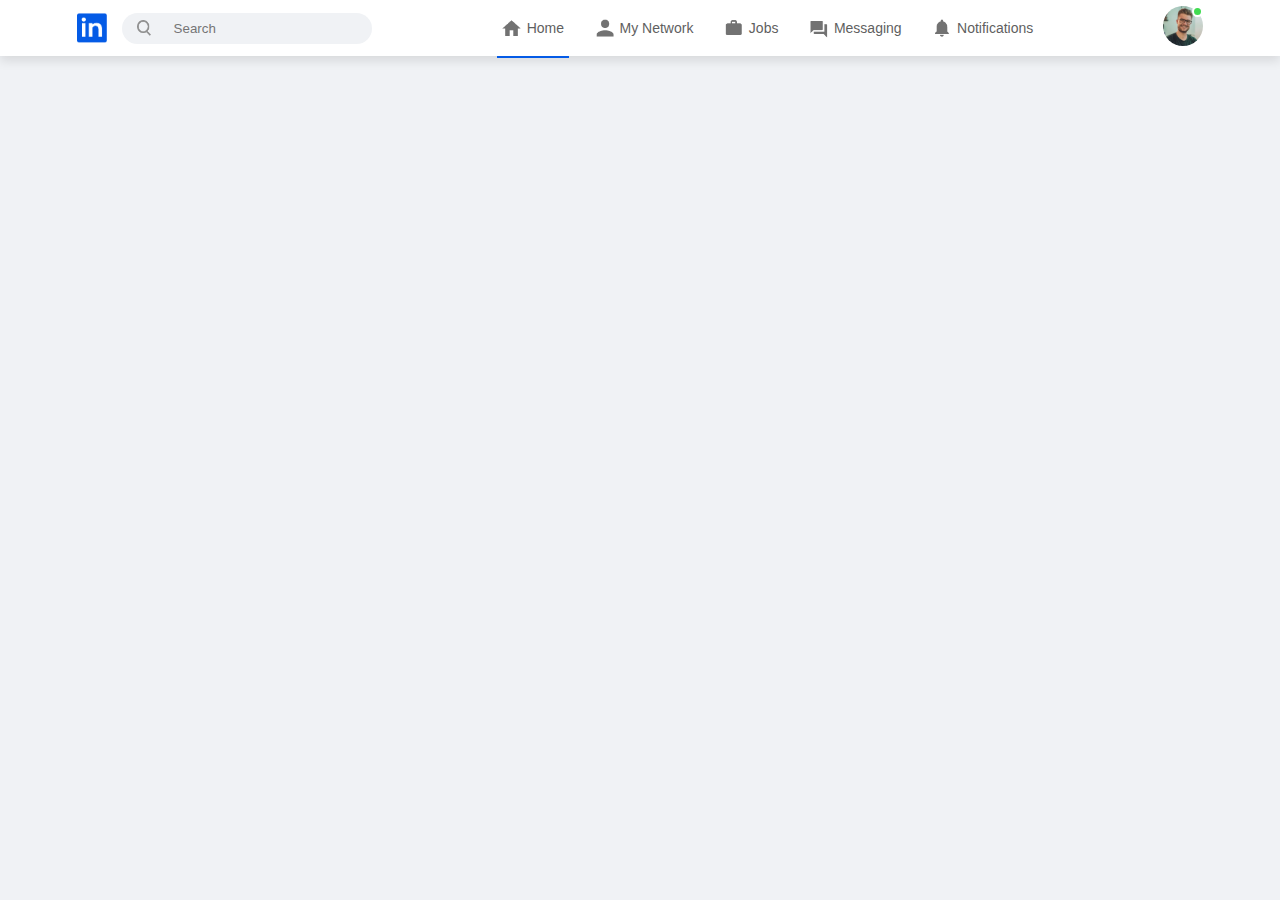
==== index.html @ f2c245cd "added navbar section html and css" ====
<!DOCTYPE html>
<html lang="en">
<head>
    <meta charset="UTF-8">
    <meta name="viewport" content="width=device-width, initial-scale=1.0">
    <title>Linkedin Website</title>
    <link rel="stylesheet" href="./style.css">
</head>
<body>
    <nav class="navbar">
        <div class="navbar-left">
            <a href="./index.html" class="logo"><img src="./images/logo.png" alt="logo-img"/></a>
       <div class="search-box">
        <img src="./images/search.png" alt="search-img"/>
        <input type="text" placeholder="    Search"/>
       </div>
        </div>
        <div class="navbar-center">
            <ul>
                <li>
                    <a href=# class="active-link"><img src="./images/home.png" alt="home-img"/><span>Home</span></a>
                </li>

                <li>
                    <a href=#><img src="./images/network.png" alt="network-img"/><span>My Network</span></a>
                </li>

                <li>
                    <a href=#><img src="./images/jobs.png" alt="job-img"/><span>Jobs</span></a>
                </li>

                <li>
                    <a href=#><img src="./images/message.png" alt="message-img"/><span>Messaging</span></a>
                </li>

                <li>
                    <a href=#><img src="./images/notification.png" alt="notification-img"/><span>Notifications</span></a>
                </li>

            </ul>
        </div>
        <div class="navbar-right">
            <div class="online">
                <img src="./images/user-1.png" alt="user-img" class="nav-profile-img"/>
            </div>
            
        </div>
    </nav>
</body>
</html>
---- style.css ----
*{
    margin: 0;
    padding: 0;
    font-family: 'poppins', sans-serif;
    box-sizing: border-box;
}

body{
    background: #f0f2f5;
    color: #5f5f5f;
}

a{
    text-decoration: none;
    color: #5f5f5f;
}

.navbar{
    display: flex;
    align-items:  center;
    justify-content: space-between;
    background: #fff;
    padding: 6px 6%;
    position: sticky;
    top: 0;
    z-index: 100;
    box-shadow: 0 5px 10px rgba(0, 0, 0, 0.1);
}

.logo img{
    width: 30px;
    margin-right: 15px;
    display: block;
}

.navbar-center ul li{
display: inline-block;
list-style: none;
}

.navbar-center ul li a{
display: flex;
align-items: center;
font-size: 14px;
margin: 5px 8px;
padding-right: 5px;
position: relative;
}

.navbar-center ul li a img{
    width: 30px;
}

.navbar-right img{
    width: 40px;
    border-radius: 50%;
    display: inline-block;
    cursor: pointer;
    position: relative;
}

.online{
    position: relative;
}

.online::after{
    content:'';
    width: 7px;
    height: 7px;
    border: 2px solid #fff;
    border-radius: 50%;
    right: 0px;
    top: 0px;
    background: #41db51;
    position: absolute;
}

.navbar-center ul li a::after{
    content: '';
    width: 0;
    height: 2px;
    background: #045be6;
    position: absolute;
    bottom: -15px;
    transition: width 0.3s;
}

.navbar-center ul li a:hover::after,
.navbar-center ul li a.active-link::after{
    width: 100%;
}

.search-box{
    background: #f0f2f5;
    width: 250px;
    border-radius: 20px;
    display: flex;
    align-items: center;
    padding: 0px 15px;
}

.navbar-left{
    display: flex;
    align-items: center;
}

.search-box img{
width: 14px;
}

.search-box input{
width: 100%;
background: transparent;
padding: 8px;
outline: none;
border: 0;
}
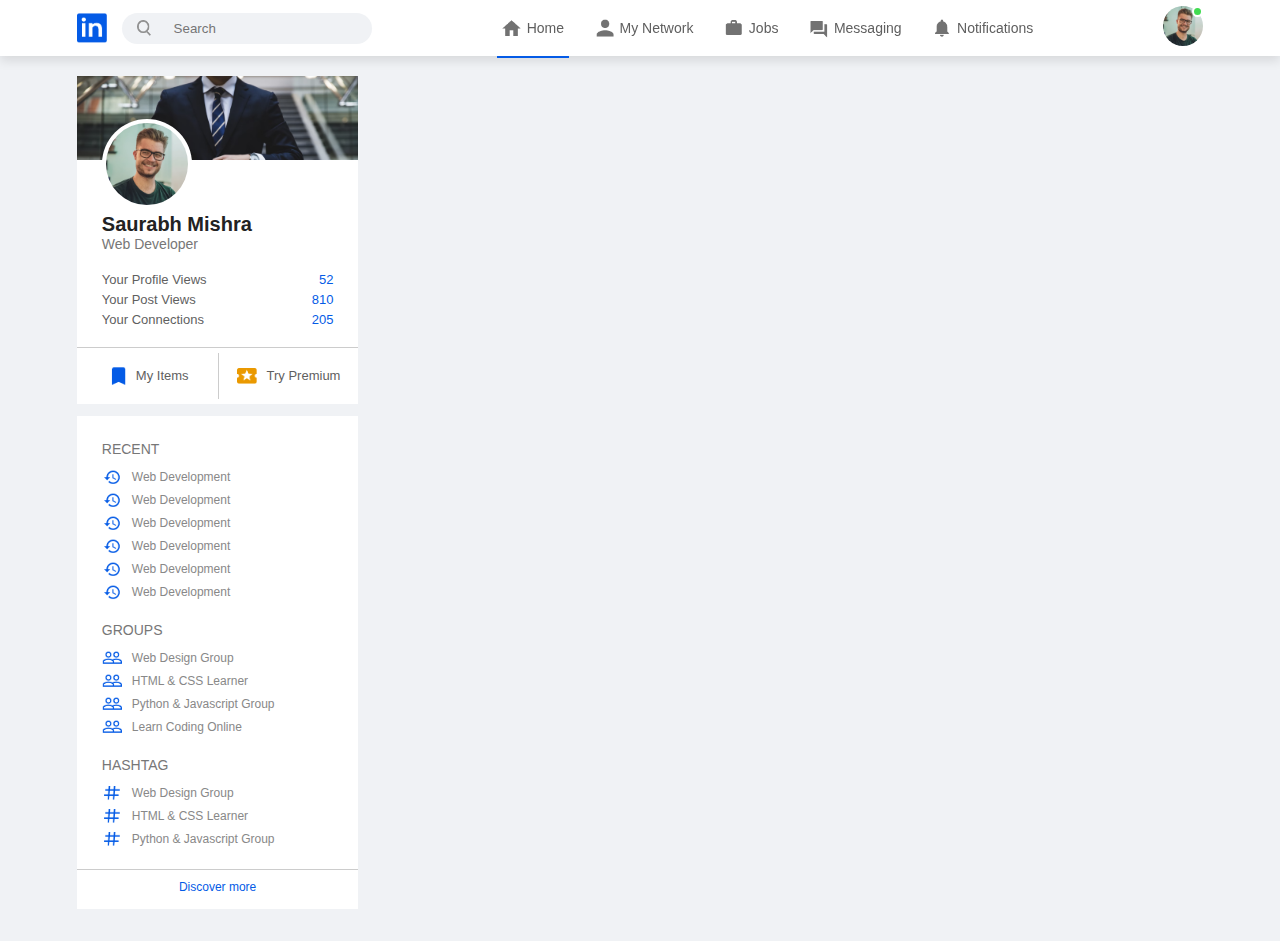
==== commit 62d8d279: "added left-sidebar html and css" ====
--- a/index.html
+++ b/index.html
@@ -1,50 +1,106 @@
 <!DOCTYPE html>
 <html lang="en">
+
 <head>
     <meta charset="UTF-8">
     <meta name="viewport" content="width=device-width, initial-scale=1.0">
     <title>Linkedin Website</title>
     <link rel="stylesheet" href="./style.css">
 </head>
+
 <body>
     <nav class="navbar">
         <div class="navbar-left">
-            <a href="./index.html" class="logo"><img src="./images/logo.png" alt="logo-img"/></a>
-       <div class="search-box">
-        <img src="./images/search.png" alt="search-img"/>
-        <input type="text" placeholder="    Search"/>
-       </div>
+            <a href="./index.html" class="logo"><img src="./images/logo.png" alt="logo-img" /></a>
+            <div class="search-box">
+                <img src="./images/search.png" alt="search-img" />
+                <input type="text" placeholder="    Search" />
+            </div>
         </div>
         <div class="navbar-center">
             <ul>
                 <li>
-                    <a href=# class="active-link"><img src="./images/home.png" alt="home-img"/><span>Home</span></a>
+                    <a href=# class="active-link"><img src="./images/home.png" alt="home-img" /><span>Home</span></a>
                 </li>
 
                 <li>
-                    <a href=#><img src="./images/network.png" alt="network-img"/><span>My Network</span></a>
+                    <a href=#><img src="./images/network.png" alt="network-img" /><span>My Network</span></a>
                 </li>
 
                 <li>
-                    <a href=#><img src="./images/jobs.png" alt="job-img"/><span>Jobs</span></a>
+                    <a href=#><img src="./images/jobs.png" alt="job-img" /><span>Jobs</span></a>
                 </li>
 
                 <li>
-                    <a href=#><img src="./images/message.png" alt="message-img"/><span>Messaging</span></a>
+                    <a href=#><img src="./images/message.png" alt="message-img" /><span>Messaging</span></a>
                 </li>
 
                 <li>
-                    <a href=#><img src="./images/notification.png" alt="notification-img"/><span>Notifications</span></a>
+                    <a href=#><img src="./images/notification.png"
+                            alt="notification-img" /><span>Notifications</span></a>
                 </li>
 
             </ul>
         </div>
         <div class="navbar-right">
             <div class="online">
-                <img src="./images/user-1.png" alt="user-img" class="nav-profile-img"/>
+                <img src="./images/user-1.png" alt="user-img" class="nav-profile-img" />
             </div>
-            
+
         </div>
     </nav>
+
+    <div class="container">
+        <div class="left-sidebar">
+            <div class="sidebr-profile-box">
+                <img src="./images/cover-pic.png" alt="cover-img" />
+                <div class="sidebar-profile-info">
+                    <img src="./images/user-1.png" alt="user1-img" />
+                    <h1>Saurabh Mishra</h1>
+                    <h3>Web Developer</h3>
+                    <ul>
+                        <li>Your Profile Views<span>52</span></li>
+                        <li>Your Post Views<span>810</span></li>
+                        <li>Your Connections<span>205</span></li>
+                    </ul>
+                </div>
+                <div class="sidebar-profile-link">
+                    <a href="#"><img src="./images/items.png" alt="item-img" />My Items</a>
+                    <a href="#"><img src="./images/premium.png" alt="premium-img" />Try Premium</a>
+                </div>
+            </div>
+
+            <div class="sidebar-activity">
+                <h3>RECENT</h3>
+                <a href="#"><img src="./images/recent.png" alt="recent-img" />Web Development</a>
+                <a href="#"><img src="./images/recent.png" alt="recent-img" />Web Development</a>
+                <a href="#"><img src="./images/recent.png" alt="recent-img" />Web Development</a>
+                <a href="#"><img src="./images/recent.png" alt="recent-img" />Web Development</a>
+                <a href="#"><img src="./images/recent.png" alt="recent-img" />Web Development</a>
+                <a href="#"><img src="./images/recent.png" alt="recent-img" />Web Development</a>
+                <h3>GROUPS</h3>
+                <a href="#"><img src="./images/group.png" />Web Design Group</a>
+                <a href="#"><img src="./images/group.png" />HTML & CSS Learner</a>
+                <a href="#"><img src="./images/group.png" />Python & Javascript Group</a>
+                <a href="#"><img src="./images/group.png" />Learn Coding Online</a>
+
+                <h3>HASHTAG</h3>
+                <a href="#"><img src="./images/hashtag.png" />Web Design Group</a>
+                <a href="#"><img src="./images/hashtag.png" />HTML & CSS Learner</a>
+                <a href="#"><img src="./images/hashtag.png" />Python & Javascript Group</a>
+
+                <div class="discover-more-link">
+
+                    <a href="#">Discover more</a>
+
+                </div>
+
+            </div>
+
+        </div>
+        <div class="main-sidebar"></div>
+        <div class="right-sidebar"></div>
+    </div>
 </body>
+
 </html>--- a/style.css
+++ b/style.css
@@ -1,23 +1,23 @@
-*{
+* {
     margin: 0;
     padding: 0;
     font-family: 'poppins', sans-serif;
     box-sizing: border-box;
 }
 
-body{
+body {
     background: #f0f2f5;
     color: #5f5f5f;
 }
 
-a{
+a {
     text-decoration: none;
     color: #5f5f5f;
 }
 
-.navbar{
-    display: flex;
-    align-items:  center;
+.navbar {
+    display: flex;
+    align-items: center;
     justify-content: space-between;
     background: #fff;
     padding: 6px 6%;
@@ -27,31 +27,31 @@
     box-shadow: 0 5px 10px rgba(0, 0, 0, 0.1);
 }
 
-.logo img{
+.logo img {
     width: 30px;
     margin-right: 15px;
     display: block;
 }
 
-.navbar-center ul li{
-display: inline-block;
-list-style: none;
-}
-
-.navbar-center ul li a{
-display: flex;
-align-items: center;
-font-size: 14px;
-margin: 5px 8px;
-padding-right: 5px;
-position: relative;
-}
-
-.navbar-center ul li a img{
+.navbar-center ul li {
+    display: inline-block;
+    list-style: none;
+}
+
+.navbar-center ul li a {
+    display: flex;
+    align-items: center;
+    font-size: 14px;
+    margin: 5px 8px;
+    padding-right: 5px;
+    position: relative;
+}
+
+.navbar-center ul li a img {
     width: 30px;
 }
 
-.navbar-right img{
+.navbar-right img {
     width: 40px;
     border-radius: 50%;
     display: inline-block;
@@ -59,12 +59,12 @@
     position: relative;
 }
 
-.online{
+.online {
     position: relative;
 }
 
-.online::after{
-    content:'';
+.online::after {
+    content: '';
     width: 7px;
     height: 7px;
     border: 2px solid #fff;
@@ -75,7 +75,7 @@
     position: absolute;
 }
 
-.navbar-center ul li a::after{
+.navbar-center ul li a::after {
     content: '';
     width: 0;
     height: 2px;
@@ -86,11 +86,11 @@
 }
 
 .navbar-center ul li a:hover::after,
-.navbar-center ul li a.active-link::after{
-    width: 100%;
-}
-
-.search-box{
+.navbar-center ul li a.active-link::after {
+    width: 100%;
+}
+
+.search-box {
     background: #f0f2f5;
     width: 250px;
     border-radius: 20px;
@@ -99,20 +99,159 @@
     padding: 0px 15px;
 }
 
-.navbar-left{
-    display: flex;
-    align-items: center;
-}
-
-.search-box img{
-width: 14px;
-}
-
-.search-box input{
-width: 100%;
-background: transparent;
-padding: 8px;
-outline: none;
-border: 0;
-}
-
+.navbar-left {
+    display: flex;
+    align-items: center;
+}
+
+.search-box img {
+    width: 14px;
+}
+
+.search-box input {
+    width: 100%;
+    background: transparent;
+    padding: 8px;
+    outline: none;
+    border: 0;
+}
+
+
+
+
+.container {
+    padding: 20px 6%;
+    display: flex;
+    flex-wrap: wrap;
+    justify-content: space-between;
+}
+
+.left-sidebar {
+    flex-basis: 25%;
+    align-self: flex-start;
+}
+
+.right-sidebar {
+    flex-basis: 25%;
+    align-self: flex-start;
+}
+
+.main-content {
+    flex-basis: 47%;
+}
+
+.sidebr-profile-box {
+    background: #fff;
+}
+
+
+.sidebr-profile-box img {
+    width: 100%;
+}
+
+
+.sidebar-profile-info {
+    padding: 0 25px;
+}
+
+.sidebar-profile-info img {
+    width: 90px;
+    border-radius: 90%;
+    background: #fff;
+    padding: 4px;
+    margin-top: -45px;
+}
+
+.sidebar-profile-info h1 {
+    font-size: 20px;
+    font-weight: 600;
+    color: #222;
+}
+
+.sidebar-profile-info h3 {
+    font-size: 14px;
+    font-weight: 500;
+    color: #777;
+}
+
+.sidebar-profile-info ul {
+    list-style: none;
+    margin: 20px 0;
+}
+
+.sidebar-profile-info ul li {
+    width: 100%;
+    margin: 5px 0;
+    font-size: 13px;
+}
+
+.sidebar-profile-info ul li span {
+    float: right;
+    color: #045be6;
+}
+
+.sidebar-profile-link {
+    display: flex;
+    align-items: center;
+    border-top: 1px solid #ccc;
+}
+
+.sidebar-profile-link a {
+    flex-basis: 50%;
+    display: flex;
+    align-items: center;
+    justify-content: center;
+    padding: 15px 0;
+    font-size: 13px;
+    border-left: 1px solid #ccc;
+}
+
+.sidebar-profile-link a:first-child {
+    border-left: 0;
+}
+
+.sidebar-profile-link a img {
+    width: 20px;
+    margin-right: 10px;
+}
+
+.sidebar-activity {
+    background: #fff;
+    padding: 5px 25px;
+    margin: 12px 0;
+}
+
+.sidebar-activity h3 {
+    color: #777;
+    font-size: 14px;
+    font-weight: 500;
+    margin: 20px 0 10px;
+}
+
+.sidebar-activity a {
+    display: flex;
+    align-items: center;
+    font-size: 12px;
+    font-weight: 500;
+    color: #888;
+    margin: 3px 0;
+}
+
+.sidebar-activity a img {
+    width: 20px;
+    margin-right: 10px;
+}
+
+.discover-more-link {
+    border-top: 1px solid #ccc;
+    text-align: center;
+    margin-top: 20px;
+    margin-left: -25px;
+    margin-right: -25px;
+}
+
+.discover-more-link a {
+    color: #045be6;
+    display: inline-block;
+    margin: 10px 0;
+}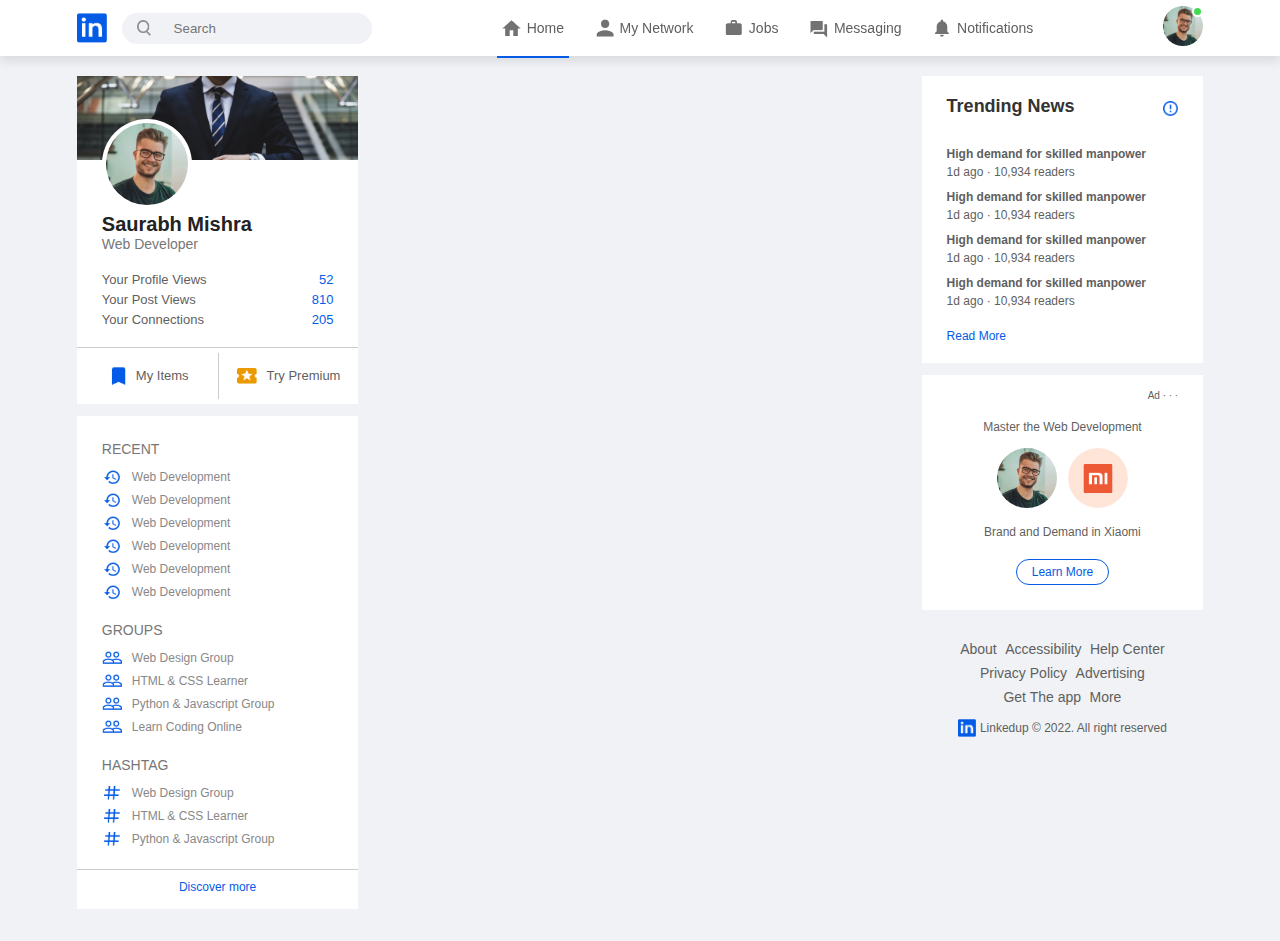
==== commit 6567d9f4: "added right-sidebar html and css" ====
--- a/index.html
+++ b/index.html
@@ -99,7 +99,48 @@
 
         </div>
         <div class="main-sidebar"></div>
-        <div class="right-sidebar"></div>
+        <div class="right-sidebar">
+            <div class="sidebar-news">
+                <img src="./images/more.png" alt="more-img" class="info-icon" />
+                <h3>Trending News</h3>
+                <a href="#">High demand for skilled manpower</a>
+                <span>1d ago &middot; 10,934 readers</span>
+                <a href="#">High demand for skilled manpower</a>
+                <span>1d ago &middot; 10,934 readers</span>
+                <a href="#">High demand for skilled manpower</a>
+                <span>1d ago &middot; 10,934 readers</span>
+                <a href="#">High demand for skilled manpower</a>
+                <span>1d ago &middot; 10,934 readers</span>
+
+                <a href="#" class="read-more-link">Read More</a>
+
+            </div>
+
+            <div class="sidebar-ad">
+                <small>Ad &middot; &middot; &middot;</small>
+                <p>Master the Web Development</p>
+                <div>
+                    <img src="./images/user-1.png" />
+                    <img src="./images/mi-logo.png" />
+                </div>
+                <b>Brand and Demand in Xiaomi</b>
+                <a href="#" class="ad-link">Learn More</a>
+            </div>
+            <div class="sidebar-useful-links">
+                <a href="#">About</a>
+                <a href="#">Accessibility</a>
+                <a href="#">Help Center</a>
+                <a href="#">Privacy Policy</a>
+                <a href="#">Advertising</a>
+                <a href="#">Get The app</a>
+                <a href="#">More</a>
+
+                <div class="copyright-msg">
+                    <img src="./images/logo.png" alt="logo-img" />
+                    <p>Linkedup &#169; 2022. All right reserved</p>
+                </div>
+            </div>
+        </div>
     </div>
 </body>
 
--- a/style.css
+++ b/style.css
@@ -126,18 +126,14 @@
     justify-content: space-between;
 }
 
+
+/* ---------------------left-sidebar-------------------------- */
+
+
+
 .left-sidebar {
     flex-basis: 25%;
     align-self: flex-start;
-}
-
-.right-sidebar {
-    flex-basis: 25%;
-    align-self: flex-start;
-}
-
-.main-content {
-    flex-basis: 47%;
 }
 
 .sidebr-profile-box {
@@ -254,4 +250,124 @@
     color: #045be6;
     display: inline-block;
     margin: 10px 0;
+}
+
+
+/* -------------------right-sidebar-------------------------- */
+
+
+.right-sidebar {
+    flex-basis: 25%;
+    align-self: flex-start;
+}
+
+
+.sidebar-news {
+    background: #fff;
+    padding: 10px 25px;
+}
+
+.info-icon {
+    width: 15px;
+    float: right;
+    margin-top: 15px;
+}
+
+.sidebar-news h3 {
+    font-size: 18px;
+    font-weight: 600;
+    color: #333;
+    margin: 10px 0 30px;
+}
+
+.sidebar-news a {
+    display: block;
+    font-size: 12px;
+    font-weight: 600;
+    margin-top: 10px;
+    margin-bottom: 1px;
+}
+
+.sidebar-news span {
+    font-size: 12px;
+}
+
+.sidebar-news .read-more-link {
+    color: #045be6;
+    font-weight: 500;
+    margin: 20px 0 10px;
+
+}
+
+.sidebar-ad {
+    background: #fff;
+    padding: 15px 25px;
+    text-align: center;
+    margin: 12px 0;
+    font-size: 12px;
+}
+
+.sidebar-ad small {
+    float: right;
+    font-weight: 500;
+}
+
+.sidebar-ad p {
+    margin-top: 30px;
+    margin-bottom: 10px;
+}
+
+.sidebar-ad img {
+    width: 60px;
+    border-radius: 50%;
+    margin: 4px
+}
+
+.sidebar-ad b {
+    display: block;
+    font-weight: 500;
+    margin-top: 10px;
+}
+
+.ad-link {
+    display: inline-block;
+    border: 1px solid #045be6;
+    border-radius: 30px;
+    padding: 5px 15px;
+    color: #045be6;
+    font-weight: 500;
+    margin: 20px auto 10px;
+}
+
+.sidebar-useful-links {
+    padding: 15px 25px;
+    text-align: center;
+}
+
+.sidebar-useful-links a {
+    display: inline-block;
+    font-size: 14px;
+    margin: 4px 2px;
+}
+
+.copyright-msg {
+    display: flex;
+    align-items: center;
+    justify-content: center;
+    font-size: 12px;
+    margin-top: 10px;
+    font-weight: 500;
+}
+
+.copyright-msg img {
+    width: 18px;
+    margin-right: 4px;
+}
+
+
+
+/* -------------------main-content-------------------------- */
+
+.main-content {
+    flex-basis: 47%;
 }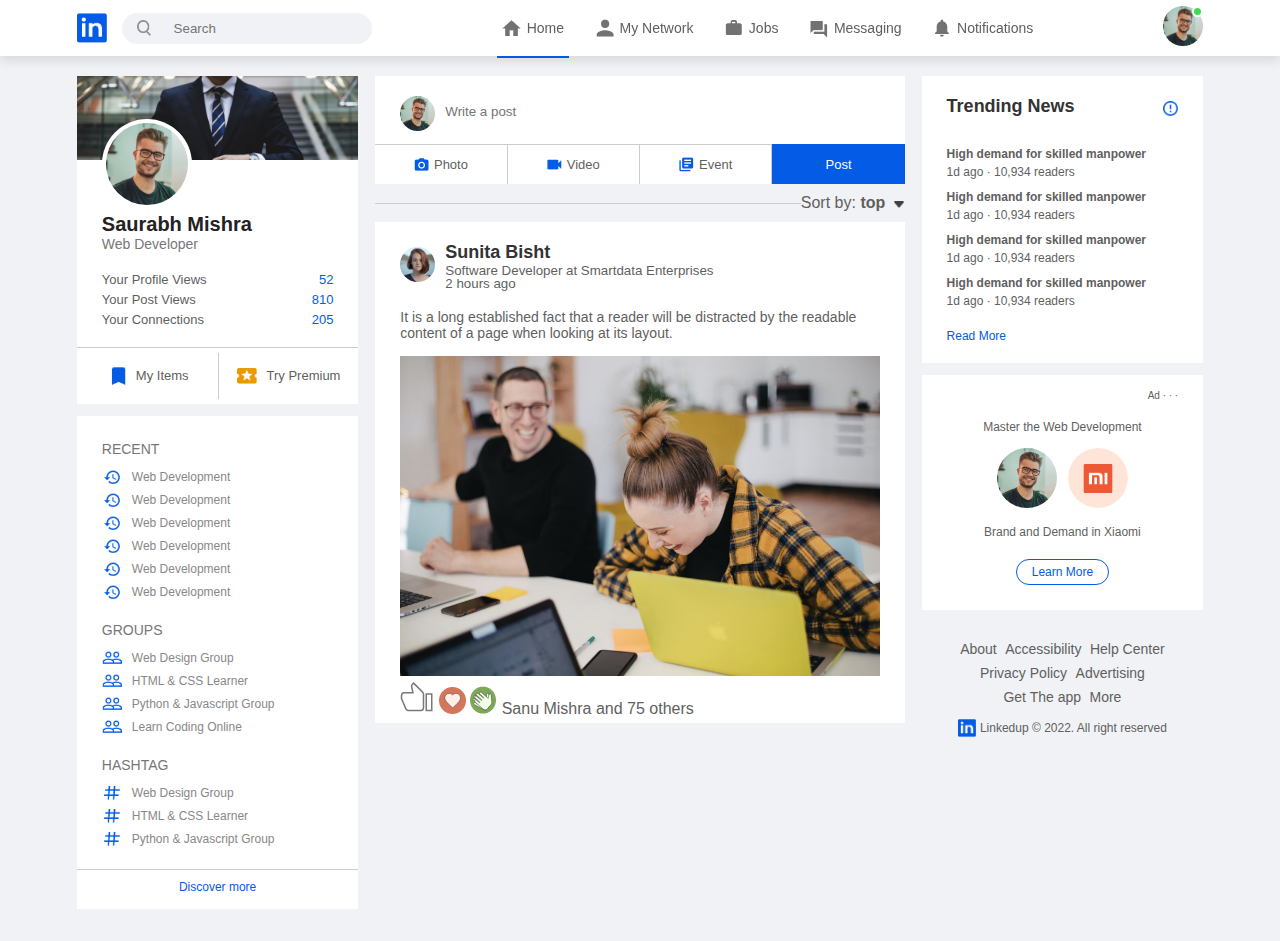
==== commit 6b96c04d: "added main-content,post-section html and css" ====
--- a/index.html
+++ b/index.html
@@ -98,7 +98,55 @@
             </div>
 
         </div>
-        <div class="main-sidebar"></div>
+        <div class="main-content">
+
+            <div class="create-post">
+                <div class="create-post-input">
+                    <img src="./images/user-1.png" alt="user-1-img" />
+                    <textarea rows="2" placeholder="Write a post"></textarea>
+                </div>
+                <div class="create-post-links">
+                    <li><img src="./images/photo.png" alt="photo-img" />Photo</li>
+                    <li><img src="./images/video.png" alt="video-img" />Video</li>
+                    <li><img src="./images/event.png" alt="event-img" />Event</li>
+                    <li>Post</li>
+                </div>
+            </div>
+
+            <div class="sort-by">
+                <hr />
+                <p>Sort by: <span>top <img src="./images/down-arrow.png" alt="down-arrow-img" /></span></p>
+            </div>
+
+            <div class="post">
+                <div class="post-author">
+                    <img src="./images/user-3.png" alt="user-3-img" />
+                    <div>
+                        <h1>Sunita Bisht</h1>
+                        <small>Software Developer at Smartdata Enterprises</small>
+                        <small>2 hours ago</small>
+                    </div>
+                </div>
+                <p>It is a long established fact that a reader will be distracted by the readable content of a page when
+                    looking at its layout. </p>
+                <img src="./images/post-image-1.png" alt="post-img-1-img" width="100%" />
+
+                <div class="post-status">
+                    <div>
+                       <img src="./images/thumbsup.png" alt="thumbsup-img"/> 
+
+                       <img src="./images/love.png" alt="love-img"/> 
+
+                       <img src="./images/clap.png" alt="clap-img"/> 
+                       <span>Sanu Mishra and 75 others</span>
+                    </div>
+                </div>
+            </div>
+
+        </div>
+
+
+
         <div class="right-sidebar">
             <div class="sidebar-news">
                 <img src="./images/more.png" alt="more-img" class="info-icon" />
--- a/style.css
+++ b/style.css
@@ -370,4 +370,122 @@
 
 .main-content {
     flex-basis: 47%;
+}
+
+.create-post {
+    background: #fff;
+}
+
+.create-post-input {
+    padding: 20px 25px 10px;
+    display: flex;
+    align-items: flex-start;
+}
+
+.create-post-input img {
+    width: 35px;
+    border-radius: 50%;
+    margin-right: 10px;
+}
+
+.create-post-input textarea {
+
+    width: 100%;
+    border: 0;
+    outline: 0;
+    resize: none;
+    background: transparent;
+    margin-top: 8px;
+}
+
+::placeholder {
+    font-weight: 500;
+}
+
+.create-post-links {
+    display: flex;
+    align-items: flex-start;
+}
+
+.create-post-links li {
+    list-style: none;
+    border-top: 1px solid #ccc;
+    border-right: 1px solid #ccc;
+    flex-basis: 25%;
+    height: 40px;
+    font-size: 13px;
+    display: flex;
+    align-items: center;
+    justify-content: center;
+    cursor: pointer;
+}
+
+.create-post-links li img {
+    width: 15px;
+    margin-right: 5px;
+}
+
+.create-post-links li:last-child {
+    background: #045be6;
+    color: #fff;
+    border-top: 0;
+    border-right: 0;
+}
+
+.sort-by {
+    display: flex;
+    align-items: center;
+    margin: 10px 0;
+}
+
+.sort-by hr {
+    flex: 1;
+    border: 0;
+    height: 1px;
+    background: #ccc;
+}
+
+.sort-by p span {
+    font-weight: 600;
+    cursor: pointer;
+}
+
+.sort-by p span img {
+    width: 12px;
+    margin-left: 3px;
+}
+
+.post {
+    background: #fff;
+    padding: 20px 25px 5px;
+    margin: 5px 0 15px;
+}
+
+.post-author {
+    display: flex;
+    align-items: flex-start;
+    margin-bottom: 20px;
+}
+
+.post-author img {
+    width: 35px;
+    border-radius: 50%;
+    margin-right: 10px;
+    margin-top: 5px;
+}
+
+.post-author h1 {
+    font-size: 18px;
+    font-weight: 600;
+    color: #333;
+}
+
+.post-author small {
+    display: block;
+    margin-bottom: -2px;
+}
+
+.post p {
+    font-size: 14px;
+    margin-bottom: 15px;
 }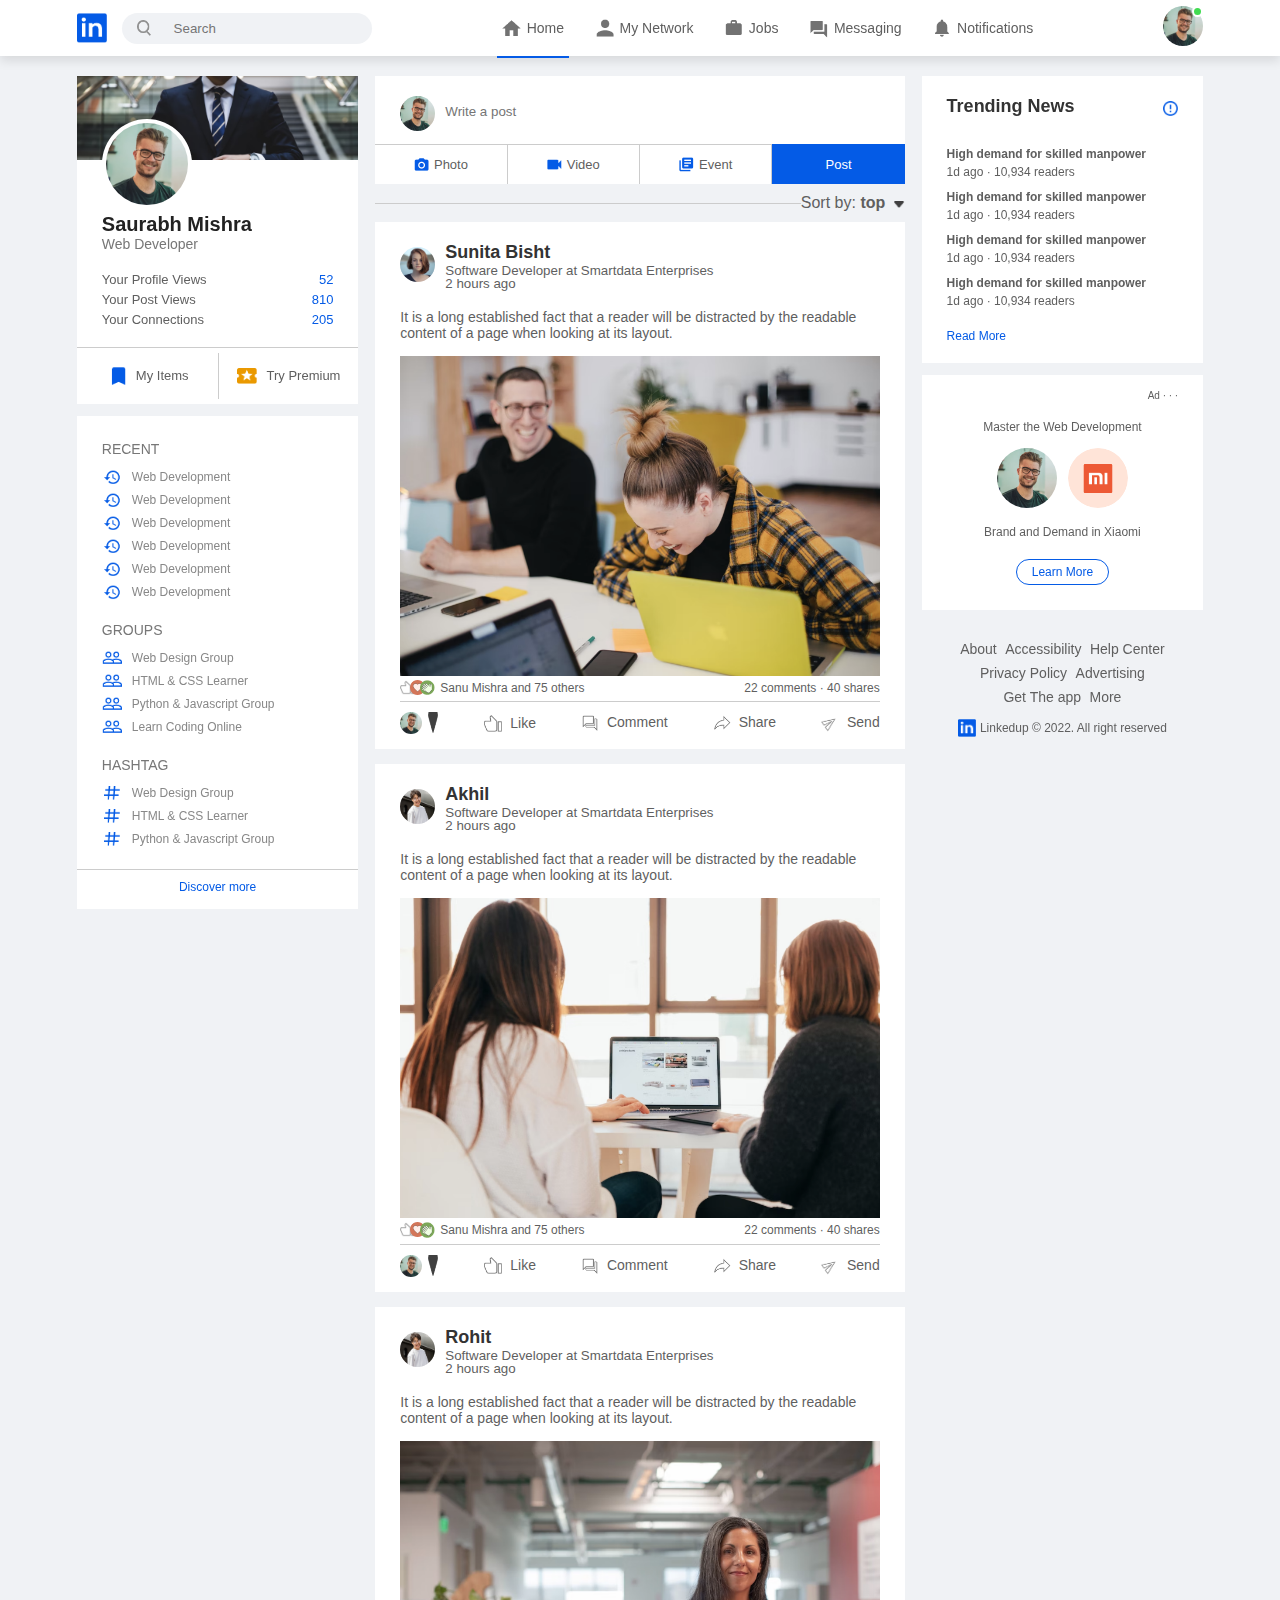
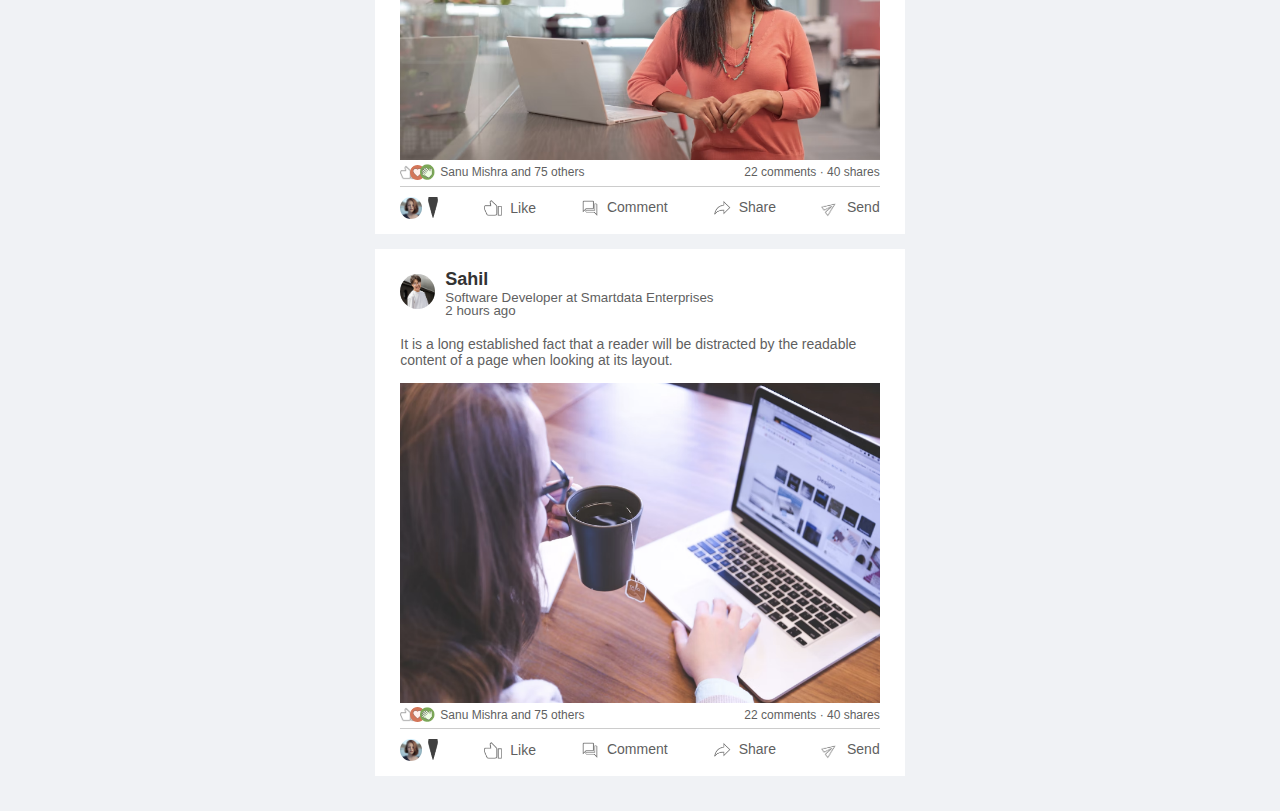
==== commit 48ba8983: "updated changes of main-content with post section" ====
--- a/index.html
+++ b/index.html
@@ -48,6 +48,7 @@
             </div>
 
         </div>
+
     </nav>
 
     <div class="container">
@@ -133,12 +134,191 @@
 
                 <div class="post-status">
                     <div>
-                       <img src="./images/thumbsup.png" alt="thumbsup-img"/> 
-
-                       <img src="./images/love.png" alt="love-img"/> 
-
-                       <img src="./images/clap.png" alt="clap-img"/> 
-                       <span>Sanu Mishra and 75 others</span>
+                        <img src="./images/thumbsup.png" alt="thumbsup-img" />
+
+                        <img src="./images/love.png" alt="love-img" />
+
+                        <img src="./images/clap.png" alt="clap-img" />
+                        <span class="liked-users">Sanu Mishra and 75 others</span>
+                    </div>
+                    <div>
+                        <span>22 comments &middot; 40 shares</span>
+                    </div>
+                </div>
+                <div class="post-activity">
+                    <div>
+                        <img src="./images/user-1.png" alt="user-1-img" class="post-activity-user-icon" />
+                        <img src="./images/down-arrow.png" alt="down-arrow-img" class="post-activity-arrow-icon" />
+                    </div>
+                    <div class="post-activity-link">
+                        <img src="./images/like.png" alt="like=img" />
+                        <span>Like</span>
+                    </div>
+                    <div class="post-activity-link">
+                        <img src="./images/comment.png" alt="comment=img" />
+                        <span>Comment</span>
+                    </div>
+                    <div class="post-activity-link">
+                        <img src="./images/share.png" alt="share=img" />
+                        <span>Share</span>
+                    </div>
+                    <div class="post-activity-link">
+                        <img src="./images/send.png" alt="send-img" />
+                        <span>Send</span>
+                    </div>
+                </div>
+            </div>
+
+            <div class="post">
+                <div class="post-author">
+                    <img src="./images/user-5.png" alt="user-3-img" />
+                    <div>
+                        <h1>Akhil</h1>
+                        <small>Software Developer at Smartdata Enterprises</small>
+                        <small>2 hours ago</small>
+                    </div>
+                </div>
+                <p>It is a long established fact that a reader will be distracted by the readable content of a page when
+                    looking at its layout. </p>
+                <img src="./images/post-image-2.png" alt="post-img-1-img" width="100%" />
+
+                <div class="post-status">
+                    <div>
+                        <img src="./images/thumbsup.png" alt="thumbsup-img" />
+
+                        <img src="./images/love.png" alt="love-img" />
+
+                        <img src="./images/clap.png" alt="clap-img" />
+                        <span class="liked-users">Sanu Mishra and 75 others</span>
+                    </div>
+                    <div>
+                        <span>22 comments &middot; 40 shares</span>
+                    </div>
+                </div>
+
+                <div class="post-activity">
+                    <div>
+                        <img src="./images/user-1.png" alt="user-1-img" class="post-activity-user-icon" />
+                        <img src="./images/down-arrow.png" alt="down-arrow-img" class="post-activity-arrow-icon" />
+                    </div>
+                    <div class="post-activity-link">
+                        <img src="./images/like.png" alt="like=img" />
+                        <span>Like</span>
+                    </div>
+                    <div class="post-activity-link">
+                        <img src="./images/comment.png" alt="comment=img" />
+                        <span>Comment</span>
+                    </div>
+                    <div class="post-activity-link">
+                        <img src="./images/share.png" alt="share=img" />
+                        <span>Share</span>
+                    </div>
+                    <div class="post-activity-link">
+                        <img src="./images/send.png" alt="send-img" />
+                        <span>Send</span>
+                    </div>
+                </div>
+            </div>
+
+            <div class="post">
+                <div class="post-author">
+                    <img src="./images/user-5.png" alt="user-3-img" />
+                    <div>
+                        <h1>Rohit</h1>
+                        <small>Software Developer at Smartdata Enterprises</small>
+                        <small>2 hours ago</small>
+                    </div>
+                </div>
+                <p>It is a long established fact that a reader will be distracted by the readable content of a page when
+                    looking at its layout. </p>
+                <img src="./images/post-image-3.png" alt="post-img-1-img" width="100%" />
+
+                <div class="post-status">
+                    <div>
+                        <img src="./images/thumbsup.png" alt="thumbsup-img" />
+
+                        <img src="./images/love.png" alt="love-img" />
+
+                        <img src="./images/clap.png" alt="clap-img" />
+                        <span class="liked-users">Sanu Mishra and 75 others</span>
+                    </div>
+                    <div>
+                        <span>22 comments &middot; 40 shares</span>
+                    </div>
+                </div>
+
+                <div class="post-activity">
+                    <div>
+                        <img src="./images/user-3.png" alt="user-1-img" class="post-activity-user-icon" />
+                        <img src="./images/down-arrow.png" alt="down-arrow-img" class="post-activity-arrow-icon" />
+                    </div>
+                    <div class="post-activity-link">
+                        <img src="./images/like.png" alt="like=img" />
+                        <span>Like</span>
+                    </div>
+                    <div class="post-activity-link">
+                        <img src="./images/comment.png" alt="comment=img" />
+                        <span>Comment</span>
+                    </div>
+                    <div class="post-activity-link">
+                        <img src="./images/share.png" alt="share=img" />
+                        <span>Share</span>
+                    </div>
+                    <div class="post-activity-link">
+                        <img src="./images/send.png" alt="send-img" />
+                        <span>Send</span>
+                    </div>
+                </div>
+            </div>
+
+
+            <div class="post">
+                <div class="post-author">
+                    <img src="./images/user-5.png" alt="user-3-img" />
+                    <div>
+                        <h1>Sahil</h1>
+                        <small>Software Developer at Smartdata Enterprises</small>
+                        <small>2 hours ago</small>
+                    </div>
+                </div>
+                <p>It is a long established fact that a reader will be distracted by the readable content of a page when
+                    looking at its layout. </p>
+                <img src="./images/post-image-4.png" alt="post-img-1-img" width="100%" />
+
+                <div class="post-status">
+                    <div>
+                        <img src="./images/thumbsup.png" alt="thumbsup-img" />
+
+                        <img src="./images/love.png" alt="love-img" />
+
+                        <img src="./images/clap.png" alt="clap-img" />
+                        <span class="liked-users">Sanu Mishra and 75 others</span>
+                    </div>
+                    <div>
+                        <span>22 comments &middot; 40 shares</span>
+                    </div>
+                </div>
+
+                <div class="post-activity">
+                    <div>
+                        <img src="./images/user-3.png" alt="user-1-img" class="post-activity-user-icon" />
+                        <img src="./images/down-arrow.png" alt="down-arrow-img" class="post-activity-arrow-icon" />
+                    </div>
+                    <div class="post-activity-link">
+                        <img src="./images/like.png" alt="like=img" />
+                        <span>Like</span>
+                    </div>
+                    <div class="post-activity-link">
+                        <img src="./images/comment.png" alt="comment=img" />
+                        <span>Comment</span>
+                    </div>
+                    <div class="post-activity-link">
+                        <img src="./images/share.png" alt="share=img" />
+                        <span>Share</span>
+                    </div>
+                    <div class="post-activity-link">
+                        <img src="./images/send.png" alt="send-img" />
+                        <span>Send</span>
                     </div>
                 </div>
             </div>
--- a/style.css
+++ b/style.css
@@ -134,6 +134,8 @@
 .left-sidebar {
     flex-basis: 25%;
     align-self: flex-start;
+    position: sticky;
+    top: 73px;
 }
 
 .sidebr-profile-box {
@@ -259,6 +261,8 @@
 .right-sidebar {
     flex-basis: 25%;
     align-self: flex-start;
+    position: sticky;
+    top: 73px;
 }
 
 
@@ -488,4 +492,56 @@
 .post p {
     font-size: 14px;
     margin-bottom: 15px;
+}
+
+.post-status {
+    display: flex;
+    flex-wrap: wrap;
+    align-items: center;
+    justify-content: space-between;
+    font-size: 12px;
+    border-bottom: 1px solid #ccc;
+    padding-bottom: 6px;
+}
+
+.post-status div {
+    display: flex;
+    align-items: center;
+}
+
+.post-status img {
+    width: 15px;
+    margin-right: -5px;
+}
+
+.liked-users {
+    margin-left: 10px;
+}
+
+.post-activity {
+    display: flex;
+    align-items: center;
+    justify-content: space-between;
+    padding: 10px 0;
+    font-size: 14px;
+    font-weight: 500;
+}
+
+.post-activity div {
+    display: flex;
+}
+
+.post-activity-user-icon {
+    width: 22px;
+    border-radius: 50%;
+}
+
+.post-activity-arrow-icon {
+    width: 12px;
+    margin-left: 5px;
+}
+
+.post-activity-link img {
+    width: 18px;
+    margin-right: 8px;
 }